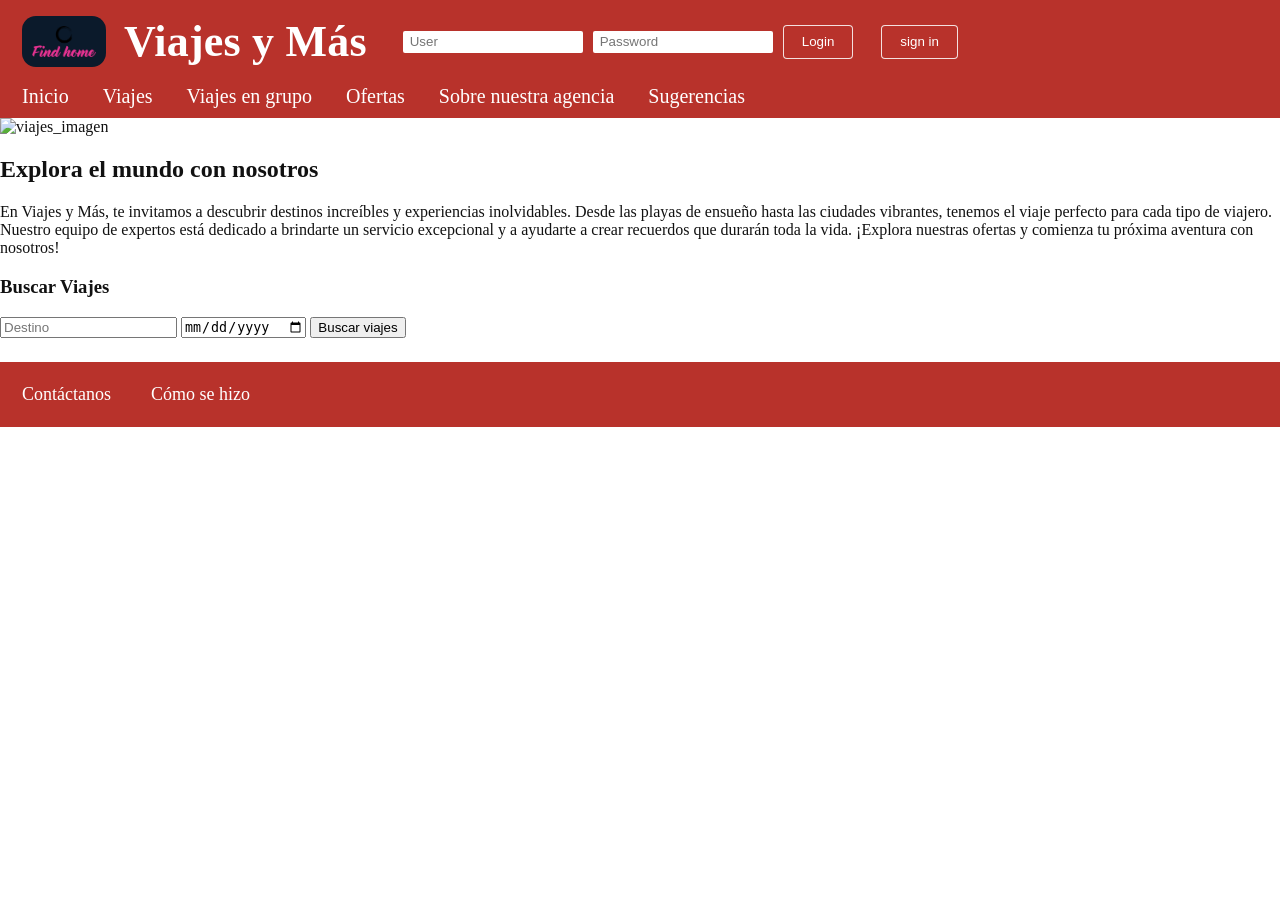
==== frontend/index.html @ b0ee4ecf "inicios, frontend casi comenzado" ====
<!doctype html>
  <html lang="es">
    <head>
      <meta charset="utf-8">
      <title>Viajes y Más, índice</title>
      <link href="css/index_page.css" rel = "stylesheet" type = "text/css"/>
    </head>
    <header class="main-header">
      <div class="logo-titulo">
        <img src="Images/findhomelogo.png" width="140" height="80" alt="logo">
        <h1>Viajes y Más</h1>
        <form class="login-form">
          <input type="text" name="user" placeholder="User" required>
          <input type="password" name="password" placeholder="Password" required>
          <button type="submit">Login</button>
        </form>
        <a href="html/altausuarios.html"><button>sign in</button></a>
      </div>
      <nav>
        <ul class="menu">
          <li><a href="index.html">Inicio</a></li>
          <li><a href="html/viajes.html">Viajes</a></li>
          <li><a href="html/viajes_grupo.html">Viajes en grupo</a></li>
          <li><a href="html/ofertas.html">Ofertas</a></li>
          <li><a href="html/sobre_agencia.html">Sobre nuestra agencia</a></li>
          <li><a href="html/sugerencias.html">Sugerencias</a></li>
        </ul>
      </nav>
    </header>
  <body>
    <main class="index_s1">
      <img src="imagenes/Miravet.jpg" width="600" height="400" alt="viajes_imagen">
      <article class="index_s1_text">
        <h2>Explora el mundo con nosotros</h2>
        <p>En Viajes y Más, te invitamos a descubrir destinos increíbles y experiencias inolvidables. 
          Desde las playas de ensueño hasta las ciudades vibrantes, tenemos el viaje perfecto para cada tipo de viajero. 
          Nuestro equipo de expertos está dedicado a brindarte un servicio excepcional y a ayudarte a crear recuerdos que durarán toda la vida. 
          ¡Explora nuestras ofertas y comienza tu próxima aventura con nosotros!</p>

          <h3>Buscar Viajes</h3>
          <form class="index_buscador-viajes">
            <input type="text" name="destino" placeholder="Destino">
            <input type="date" name="fecha">
            <button type="submit">Buscar viajes</button>
          </form>
      </article>
    </main>
  </body>
  <footer class="main-footer">
    <ul class="footer-menu">
      <li><a href="html/contacto.html">Contáctanos</a></li>
      <li><a href="como_se_hizo.pdf">Cómo se hizo</a></li>
    </ul>
  </footer>
</html>
---- frontend/css/index_page.css ----
/* ====== RESET BÁSICO ====== */
* { box-sizing: border-box; }
html, body { margin: 0; padding: 0; }
body { font-family: Georgia, "Times New Roman", serif; color: #111; background: #fff; }

/* ====== HEADER (franja roja + contenido) ====== */
.main-header{
  background: #b8322b;              /* rojo similar al de la captura */
  color: #fff;
  padding: 16px 22px 10px;
}

/* logo + título + login en la misma línea */
.logo-titulo{
  display: flex;
  align-items: center;
  gap: 18px;
}

/* imagen logo */
.logo-titulo img{
  width: 84px;                      /* en la captura se ve más pequeño que 140 */
  height: auto;
  border-radius: 14px;
  background: #0b1a2b;              /* “placa” oscura detrás */
  padding: 10px;
}

/* título grande */
.logo-titulo h1{
  margin: 0;
  font-size: 44px;
  font-weight: 700;
  letter-spacing: .2px;
}

/* formulario login alineado cerca del título */
.login-form{
  margin-left: 18px;
  display: flex;
  align-items: center;
  gap: 10px;
}

/* inputs del login pequeños */
.login-form input{
  height: 22px;
  width: 180px;
  padding: 2px 6px;
  border: 1px solid rgba(255,255,255,.65);
  border-radius: 2px;
  outline: none;
}

/* botones del login + sign in */
.login-form button,
.logo-titulo > a > button{
  height: 34px;
  padding: 0 18px;
  border-radius: 4px;
  border: 1px solid rgba(255,255,255,.85);
  background: #b8322b;
  color: #fff;
  cursor: pointer;
}

.logo-titulo > a{
  margin-left: 10px;
  text-decoration: none;
}

/* ====== MENÚ (debajo, en la misma franja roja) ====== */
.menu{
  list-style: none;
  margin: 18px 0 0;
  padding: 0;
  display: flex;
  gap: 34px;
  flex-wrap: wrap;
}

.menu a{
  color: #fff;
  text-decoration: none;
  font-size: 20px;
}

.menu a:hover{
  text-decoration: underline;
}

/* ====== FOOTER (franja roja inferior) ====== */
.main-footer{
  background: #b8322b;
  color: #fff;
  padding: 22px;
  margin-top: 24px;
}

.footer-menu{
  list-style: none;
  margin: 0;
  padding: 0;
  display: flex;
  gap: 40px;
}

.footer-menu a{
  color: #fff;
  text-decoration: none;
  font-size: 18px;
}

.footer-menu a:hover{
  text-decoration: underline;
}
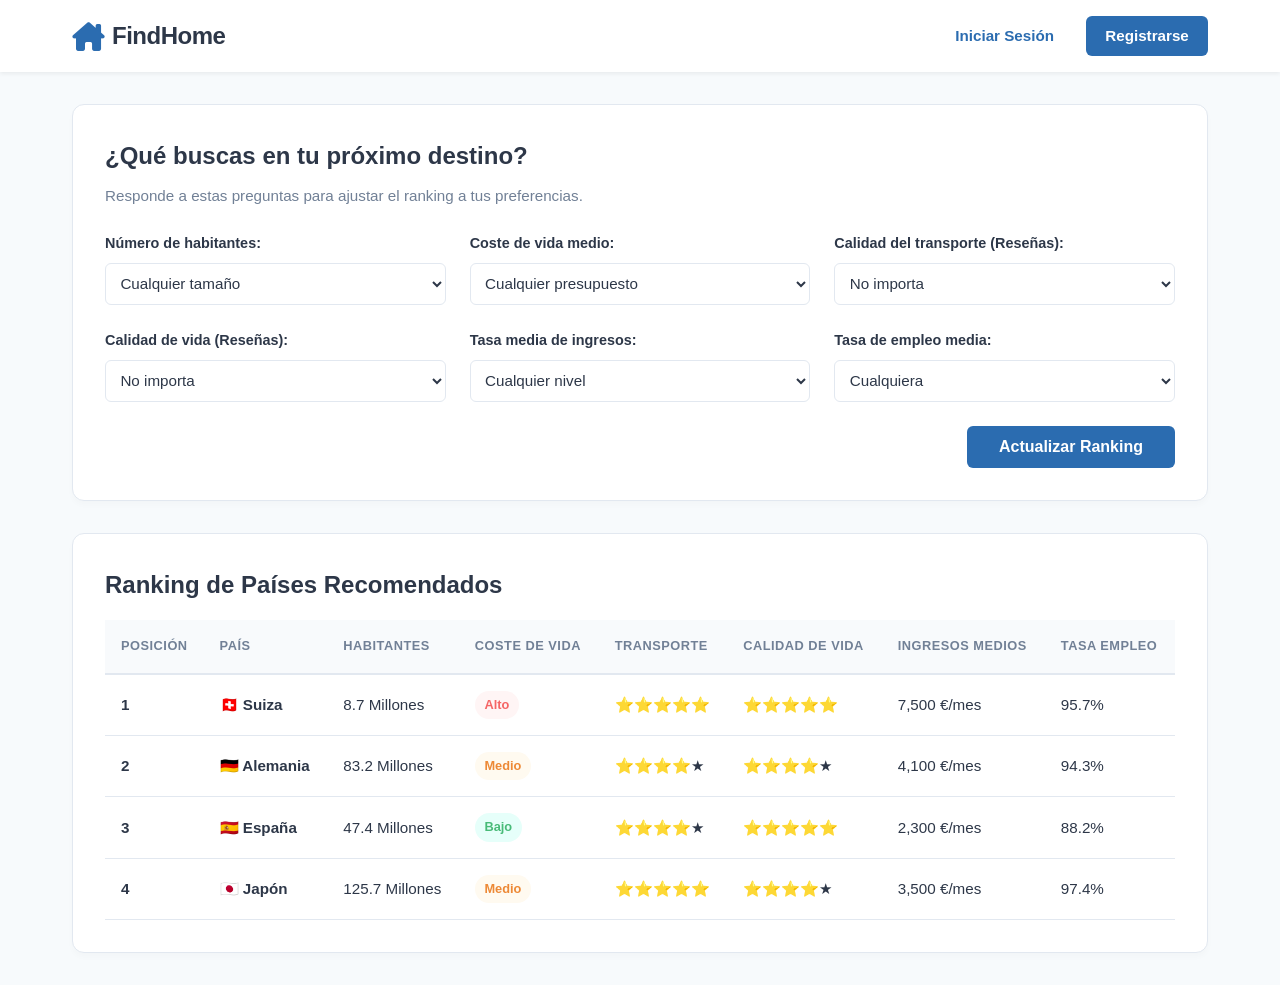
==== commit e7d43f3c: "frontend hecho" ====
--- a/frontend/index.html
+++ b/frontend/index.html
@@ -1,55 +1,161 @@
-<!doctype html>
-  <html lang="es">
-    <head>
-      <meta charset="utf-8">
-      <title>Viajes y Más, índice</title>
-      <link href="css/index_page.css" rel = "stylesheet" type = "text/css"/>
-    </head>
+<!DOCTYPE html>
+<html lang="es">
+<head>
+    <meta charset="UTF-8">
+    <meta name="viewport" content="width=device-width, initial-scale=1.0">
+    <title>FindHome - Encuentra tu país ideal</title>
+    <link rel="stylesheet" href="./css/index_page.css" type = "text/css">
+    <link rel="stylesheet" href="https://cdnjs.cloudflare.com/ajax/libs/font-awesome/6.4.0/css/all.min.css">
+</head>
+<body>
+
     <header class="main-header">
-      <div class="logo-titulo">
-        <img src="Images/findhomelogo.png" width="140" height="80" alt="logo">
-        <h1>Viajes y Más</h1>
-        <form class="login-form">
-          <input type="text" name="user" placeholder="User" required>
-          <input type="password" name="password" placeholder="Password" required>
-          <button type="submit">Login</button>
-        </form>
-        <a href="html/altausuarios.html"><button>sign in</button></a>
-      </div>
-      <nav>
-        <ul class="menu">
-          <li><a href="index.html">Inicio</a></li>
-          <li><a href="html/viajes.html">Viajes</a></li>
-          <li><a href="html/viajes_grupo.html">Viajes en grupo</a></li>
-          <li><a href="html/ofertas.html">Ofertas</a></li>
-          <li><a href="html/sobre_agencia.html">Sobre nuestra agencia</a></li>
-          <li><a href="html/sugerencias.html">Sugerencias</a></li>
-        </ul>
-      </nav>
+        <div class="header-container">
+            <div class="logo-area">
+                <i class="fa-solid fa-house-chimney logo-icon"></i>
+                <span class="logo-title">FindHome</span>
+            </div>
+            <nav class="auth-nav">
+                <a href="#" class="btn-login">Iniciar Sesión</a>
+                <a href="#" class="btn-register">Registrarse</a>
+            </nav>
+        </div>
     </header>
-  <body>
-    <main class="index_s1">
-      <img src="imagenes/Miravet.jpg" width="600" height="400" alt="viajes_imagen">
-      <article class="index_s1_text">
-        <h2>Explora el mundo con nosotros</h2>
-        <p>En Viajes y Más, te invitamos a descubrir destinos increíbles y experiencias inolvidables. 
-          Desde las playas de ensueño hasta las ciudades vibrantes, tenemos el viaje perfecto para cada tipo de viajero. 
-          Nuestro equipo de expertos está dedicado a brindarte un servicio excepcional y a ayudarte a crear recuerdos que durarán toda la vida. 
-          ¡Explora nuestras ofertas y comienza tu próxima aventura con nosotros!</p>
 
-          <h3>Buscar Viajes</h3>
-          <form class="index_buscador-viajes">
-            <input type="text" name="destino" placeholder="Destino">
-            <input type="date" name="fecha">
-            <button type="submit">Buscar viajes</button>
-          </form>
-      </article>
+    <main class="main-content">
+        
+        <section class="filters-section">
+            <h2>¿Qué buscas en tu próximo destino?</h2>
+            <p class="subtitle">Responde a estas preguntas para ajustar el ranking a tus preferencias.</p>
+            
+            <form class="questions-form">
+                <div class="form-grid">
+                    <div class="form-group">
+                        <label for="habitantes">Número de habitantes:</label>
+                        <select id="habitantes" name="habitantes">
+                            <option value="">Cualquier tamaño</option>
+                            <option value="poca">Menos de 5M (Pequeño)</option>
+                            <option value="media">Entre 5M y 40M (Medio)</option>
+                            <option value="mucha">Más de 40M (Grande)</option>
+                        </select>
+                    </div>
+
+                    <div class="form-group">
+                        <label for="coste-vida">Coste de vida medio:</label>
+                        <select id="coste-vida" name="coste-vida">
+                            <option value="">Cualquier presupuesto</option>
+                            <option value="bajo">Económico</option>
+                            <option value="medio">Moderado</option>
+                            <option value="alto">Alto</option>
+                        </select>
+                    </div>
+
+                    <div class="form-group">
+                        <label for="transporte">Calidad del transporte (Reseñas):</label>
+                        <select id="transporte" name="transporte">
+                            <option value="">No importa</option>
+                            <option value="4">⭐⭐⭐⭐+ (Excelente)</option>
+                            <option value="3">⭐⭐⭐+ (Bueno)</option>
+                            <option value="2">⭐⭐+ (Aceptable)</option>
+                        </select>
+                    </div>
+
+                    <div class="form-group">
+                        <label for="calidad-vida">Calidad de vida (Reseñas):</label>
+                        <select id="calidad-vida" name="calidad-vida">
+                            <option value="">No importa</option>
+                            <option value="4">⭐⭐⭐⭐+ (Excelente)</option>
+                            <option value="3">⭐⭐⭐+ (Buena)</option>
+                            <option value="2">⭐⭐+ (Regular)</option>
+                        </select>
+                    </div>
+
+                    <div class="form-group">
+                        <label for="ingresos">Tasa media de ingresos:</label>
+                        <select id="ingresos" name="ingresos">
+                            <option value="">Cualquier nivel</option>
+                            <option value="alto">Ingresos Altos</option>
+                            <option value="medio">Ingresos Medios</option>
+                            <option value="bajo">Ingresos Bajos</option>
+                        </select>
+                    </div>
+
+                    <div class="form-group">
+                        <label for="empleo">Tasa de empleo media:</label>
+                        <select id="empleo" name="empleo">
+                            <option value="">Cualquiera</option>
+                            <option value="alta">Alta estabilidad (>95%)</option>
+                            <option value="media">Estabilidad media (90% - 95%)</option>
+                        </select>
+                    </div>
+                </div>
+                
+                <button type="submit" class="btn-search">Actualizar Ranking</button>
+            </form>
+        </section>
+
+        <section class="results-section">
+            <h2>Ranking de Países Recomendados</h2>
+            <div class="table-container">
+                <table class="ranking-table">
+                    <thead>
+                        <tr>
+                            <th>Posición</th>
+                            <th>País</th>
+                            <th>Habitantes</th>
+                            <th>Coste de Vida</th>
+                            <th>Transporte</th>
+                            <th>Calidad de Vida</th>
+                            <th>Ingresos Medios</th>
+                            <th>Tasa Empleo</th>
+                        </tr>
+                    </thead>
+                    <tbody>
+                        <tr>
+                            <td class="pos-cell">1</td>
+                            <td class="country-cell">🇨🇭 Suiza</td>
+                            <td>8.7 Millones</td>
+                            <td><span class="badge badge-danger">Alto</span></td>
+                            <td>⭐⭐⭐⭐⭐</td>
+                            <td>⭐⭐⭐⭐⭐</td>
+                            <td>7,500 €/mes</td>
+                            <td>95.7%</td>
+                        </tr>
+                        <tr>
+                            <td class="pos-cell">2</td>
+                            <td class="country-cell">🇩🇪 Alemania</td>
+                            <td>83.2 Millones</td>
+                            <td><span class="badge badge-warning">Medio</span></td>
+                            <td>⭐⭐⭐⭐★</td>
+                            <td>⭐⭐⭐⭐★</td>
+                            <td>4,100 €/mes</td>
+                            <td>94.3%</td>
+                        </tr>
+                        <tr>
+                            <td class="pos-cell">3</td>
+                            <td class="country-cell">🇪🇸 España</td>
+                            <td>47.4 Millones</td>
+                            <td><span class="badge badge-success">Bajo</span></td>
+                            <td>⭐⭐⭐⭐★</td>
+                            <td>⭐⭐⭐⭐⭐</td>
+                            <td>2,300 €/mes</td>
+                            <td>88.2%</td>
+                        </tr>
+                        <tr>
+                            <td class="pos-cell">4</td>
+                            <td class="country-cell">🇯🇵 Japón</td>
+                            <td>125.7 Millones</td>
+                            <td><span class="badge badge-warning">Medio</span></td>
+                            <td>⭐⭐⭐⭐⭐</td>
+                            <td>⭐⭐⭐⭐★</td>
+                            <td>3,500 €/mes</td>
+                            <td>97.4%</td>
+                        </tr>
+                    </tbody>
+                </table>
+            </div>
+        </section>
     </main>
-  </body>
-  <footer class="main-footer">
-    <ul class="footer-menu">
-      <li><a href="html/contacto.html">Contáctanos</a></li>
-      <li><a href="como_se_hizo.pdf">Cómo se hizo</a></li>
-    </ul>
-  </footer>
+
+</body>
 </html>
--- a/frontend/css/index_page.css
+++ b/frontend/css/index_page.css
@@ -1,116 +1,267 @@
-/* ====== RESET BÁSICO ====== */
-* { box-sizing: border-box; }
-html, body { margin: 0; padding: 0; }
-body { font-family: Georgia, "Times New Roman", serif; color: #111; background: #fff; }
-
-/* ====== HEADER (franja roja + contenido) ====== */
-.main-header{
-  background: #b8322b;              /* rojo similar al de la captura */
-  color: #fff;
-  padding: 16px 22px 10px;
-}
-
-/* logo + título + login en la misma línea */
-.logo-titulo{
-  display: flex;
-  align-items: center;
-  gap: 18px;
-}
-
-/* imagen logo */
-.logo-titulo img{
-  width: 84px;                      /* en la captura se ve más pequeño que 140 */
-  height: auto;
-  border-radius: 14px;
-  background: #0b1a2b;              /* “placa” oscura detrás */
-  padding: 10px;
-}
-
-/* título grande */
-.logo-titulo h1{
-  margin: 0;
-  font-size: 44px;
-  font-weight: 700;
-  letter-spacing: .2px;
-}
-
-/* formulario login alineado cerca del título */
-.login-form{
-  margin-left: 18px;
-  display: flex;
-  align-items: center;
-  gap: 10px;
-}
-
-/* inputs del login pequeños */
-.login-form input{
-  height: 22px;
-  width: 180px;
-  padding: 2px 6px;
-  border: 1px solid rgba(255,255,255,.65);
-  border-radius: 2px;
-  outline: none;
-}
-
-/* botones del login + sign in */
-.login-form button,
-.logo-titulo > a > button{
-  height: 34px;
-  padding: 0 18px;
-  border-radius: 4px;
-  border: 1px solid rgba(255,255,255,.85);
-  background: #b8322b;
-  color: #fff;
-  cursor: pointer;
-}
-
-.logo-titulo > a{
-  margin-left: 10px;
-  text-decoration: none;
-}
-
-/* ====== MENÚ (debajo, en la misma franja roja) ====== */
-.menu{
-  list-style: none;
-  margin: 18px 0 0;
-  padding: 0;
-  display: flex;
-  gap: 34px;
-  flex-wrap: wrap;
-}
-
-.menu a{
-  color: #fff;
-  text-decoration: none;
-  font-size: 20px;
-}
-
-.menu a:hover{
-  text-decoration: underline;
-}
-
-/* ====== FOOTER (franja roja inferior) ====== */
-.main-footer{
-  background: #b8322b;
-  color: #fff;
-  padding: 22px;
-  margin-top: 24px;
-}
-
-.footer-menu{
-  list-style: none;
+/* --- CONFIGURACIÓN GENERAL --- */
+:root {
+  --primary-color: #2b6cb0;
+  --primary-hover: #1a528d;
+  --bg-color: #f7fafc;
+  --card-bg: #ffffff;
+  --text-color: #2d3748;
+  --text-light: #718096;
+  --border-color: #e2e8f0;
+  
+  /* Colores para Badges */
+  --success: #48bb78;
+  --warning: #ed8936;
+  --danger: #f56565;
+}
+
+* {
   margin: 0;
   padding: 0;
-  display: flex;
-  gap: 40px;
-}
-
-.footer-menu a{
-  color: #fff;
+  box-sizing: border-box;
+  font-family: 'Segoe UI', Tahoma, Geneva, Verdana, sans-serif;
+}
+
+body {
+  background-color: var(--bg-color);
+  color: var(--text-color);
+  line-height: 1.6;
+}
+
+/* --- CABECERA (HEADER) --- */
+.main-header {
+  background-color: var(--card-bg);
+  box-shadow: 0 2px 4px rgba(0,0,0,0.06);
+  position: sticky;
+  top: 0;
+  z-index: 100;
+}
+
+.header-container {
+  max-width: 1200px;
+  margin: 0 auto;
+  display: flex;
+  justify-content: space-between;
+  align-items: center;
+  padding: 1rem 2rem;
+}
+
+.logo-area {
+  display: flex;
+  align-items: center;
+  gap: 0.5rem;
+}
+
+.logo-icon {
+  font-size: 1.8rem;
+  color: var(--primary-color);
+}
+
+.logo-title {
+  font-size: 1.5rem;
+  font-weight: 700;
+  color: var(--text-color);
+  letter-spacing: -0.5px;
+}
+
+.auth-nav {
+  display: flex;
+  align-items: center;
+  gap: 1rem;
+}
+
+.auth-nav a {
   text-decoration: none;
-  font-size: 18px;
-}
-
-.footer-menu a:hover{
-  text-decoration: underline;
+  font-weight: 600;
+  font-size: 0.95rem;
+  transition: all 0.2s ease;
+}
+
+.btn-login {
+  color: var(--primary-color);
+  padding: 0.5rem 1rem;
+}
+
+.btn-login:hover {
+  color: var(--primary-hover);
+}
+
+.btn-register {
+  background-color: var(--primary-color);
+  color: white;
+  padding: 0.5rem 1.2rem;
+  border-radius: 6px;
+}
+
+.btn-register:hover {
+  background-color: var(--primary-hover);
+}
+
+/* --- CONTENIDO PRINCIPAL --- */
+.main-content {
+  max-width: 1200px;
+  margin: 2rem auto;
+  padding: 0 2rem;
+}
+
+h2 {
+  font-size: 1.5rem;
+  color: var(--text-color);
+  margin-bottom: 0.5rem;
+}
+
+.subtitle {
+  color: var(--text-light);
+  margin-bottom: 1.5rem;
+  font-size: 0.95rem;
+}
+
+/* --- SECCIÓN PREGUNTAS (FILTROS) --- */
+.filters-section {
+  background-color: var(--card-bg);
+  padding: 2rem;
+  border-radius: 12px;
+  box-shadow: 0 4px 6px rgba(0,0,0,0.02);
+  margin-bottom: 2rem;
+  border: 1px solid var(--border-color);
+}
+
+.form-grid {
+  display: grid;
+  grid-template-columns: repeat(auto-fit, minmax(280px, 1fr));
+  gap: 1.5rem;
+  margin-bottom: 1.5rem;
+}
+
+.form-group {
+  display: flex;
+  flex-direction: column;
+  gap: 0.5rem;
+}
+
+.form-group label {
+  font-size: 0.9rem;
+  font-weight: 600;
+  color: var(--text-color);
+}
+
+.form-group select {
+  padding: 0.65rem;
+  border-radius: 6px;
+  border: 1px solid var(--border-color);
+  background-color: #fff;
+  font-size: 0.95rem;
+  color: var(--text-color);
+  outline: none;
+  transition: border-color 0.2s;
+}
+
+.form-group select:focus {
+  border-color: var(--primary-color);
+}
+
+.btn-search {
+  background-color: var(--primary-color);
+  color: white;
+  border: none;
+  padding: 0.75rem 2rem;
+  font-size: 1rem;
+  font-weight: 600;
+  border-radius: 6px;
+  cursor: pointer;
+  transition: background-color 0.2s;
+  display: block;
+  width: 100%;
+}
+
+@media(min-width: 768px) {
+  .btn-search {
+      width: max-content;
+      margin-left: auto;
+  }
+}
+
+.btn-search:hover {
+  background-color: var(--primary-hover);
+}
+
+/* --- SECCIÓN TABLA DE RANKING --- */
+.results-section {
+  background-color: var(--card-bg);
+  padding: 2rem;
+  border-radius: 12px;
+  box-shadow: 0 4px 6px rgba(0,0,0,0.02);
+  border: 1px solid var(--border-color);
+}
+
+.table-container {
+  overflow-x: auto; /* Permite scroll horizontal en móviles si la tabla es grande */
+  margin-top: 1rem;
+}
+
+.ranking-table {
+  width: 100%;
+  border-collapse: collapse;
+  text-align: left;
+  font-size: 0.95rem;
+}
+
+.ranking-table th {
+  background-color: #f8fafc;
+  color: var(--text-light);
+  font-weight: 600;
+  padding: 1rem;
+  border-bottom: 2px solid var(--border-color);
+  text-transform: uppercase;
+  font-size: 0.8rem;
+  letter-spacing: 0.5px;
+}
+
+.ranking-table td {
+  padding: 1rem;
+  border-bottom: 1px solid var(--border-color);
+  color: var(--text-color);
+}
+
+.ranking-table tbody tr:hover {
+  background-color: #f8fafc;
+}
+
+.pos-cell {
+  font-weight: 700;
+  color: var(--primary-color);
+  width: 60px;
+}
+
+.country-cell {
+  font-weight: 600;
+}
+
+/* Badges para el coste de vida */
+.badge {
+  padding: 0.25rem 0.6rem;
+  border-radius: 50px;
+  font-size: 0.8rem;
+  font-weight: 600;
+  display: inline-block;
+}
+
+.badge-success { background-color: #e6fffa; color: var(--success); }
+.badge-warning { background-color: #fffaf0; color: var(--warning); }
+.badge-danger { background-color: #fff5f5; color: var(--danger); }
+
+/* --- RESPONSIVO --- */
+@media (max-width: 600px) {
+  .header-container {
+      flex-direction: column;
+      gap: 1rem;
+  }
+  
+  .main-content {
+      padding: 0 1rem;
+      margin: 1rem auto;
+  }
+  
+  .filters-section, .results-section {
+      padding: 1.25rem;
+  }
 }
